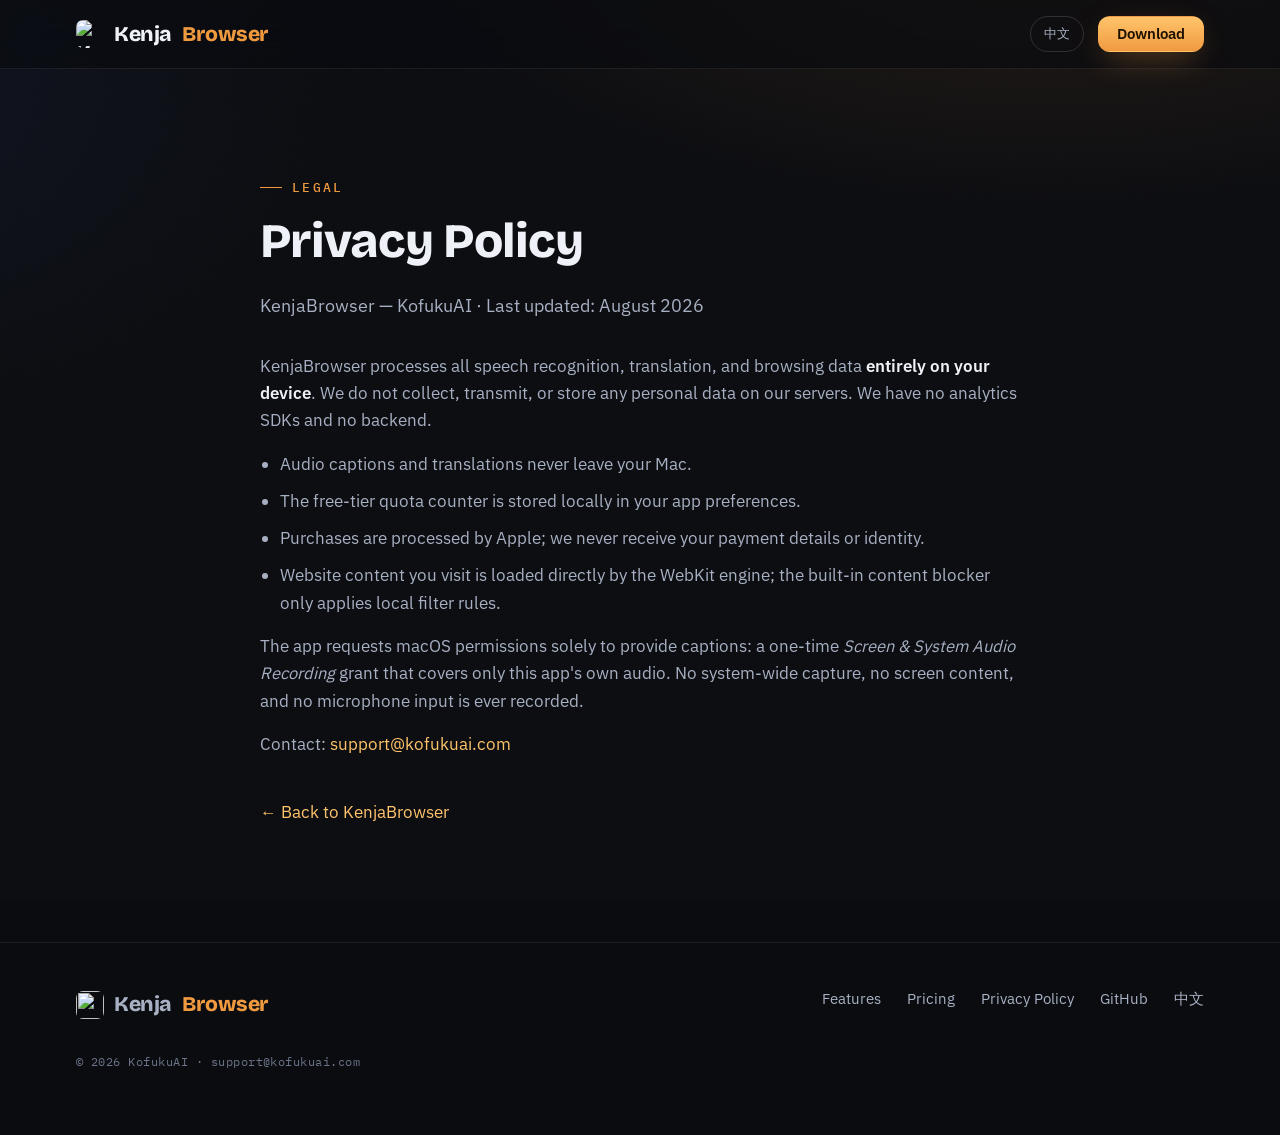
==== privacy/index.html @ 920a697a "Fix /privacy/ 404: move privacy pages into directory URLs GitHub Pages serves static html without ex" ====
<!DOCTYPE html>
<html lang="en">
<head>
  <meta charset="utf-8">
  <meta name="viewport" content="width=device-width, initial-scale=1">
  <title>Privacy Policy — KenjaBrowser</title>
  <meta name="description" content="KenjaBrowser processes all speech recognition, translation, and browsing data entirely on your device. No collection, no tracking, no uploads.">
  <link rel="canonical" href="https://kenjabrowser.kofukuai.com/privacy/">
  <meta name="robots" content="index, follow">
  <meta name="theme-color" content="#0b0c10">
  <link rel="icon" type="image/png" sizes="32x32" href="../assets/img/favicon-32.png">
  <link rel="stylesheet" href="../assets/css/styles.css">
</head>
<body>
  <a class="skip-link" href="#main">Skip to content</a>

  <header class="site-header">
    <div class="container header-inner">
      <a class="wordmark" href="../" aria-label="KenjaBrowser home">
        <img src="assets/img/icon-192.png" alt="KenjaBrowser app icon" width="28" height="28">
        Kenja<em>Browser</em>
      </a>
      <div class="header-actions">
        <a class="lang-switch" href="../zh/privacy/" hreflang="zh-CN" lang="zh-CN">中文</a>
        <a class="btn btn-primary header-cta" href="../#download" data-store-link>Download</a>
      </div>
    </div>
  </header>

  <main id="main">
    <section style="padding: clamp(56px, 8vw, 100px) 0;">
      <div class="container" style="max-width: 760px;">
        <p class="eyebrow">Legal</p>
        <h1 style="font-size: clamp(32px, 4.5vw, 48px);">Privacy Policy</h1>
        <p class="section-lede">KenjaBrowser — KofukuAI · Last updated: August 2026</p>

        <div class="prose" style="color: var(--muted); margin-top: 32px;">
          <p>KenjaBrowser processes all speech recognition, translation, and browsing data <strong style="color: var(--text);">entirely on your device</strong>. We do not collect, transmit, or store any personal data on our servers. We have no analytics SDKs and no backend.</p>

          <ul style="display: grid; gap: 10px; padding-left: 20px;">
            <li>Audio captions and translations never leave your Mac.</li>
            <li>The free-tier quota counter is stored locally in your app preferences.</li>
            <li>Purchases are processed by Apple; we never receive your payment details or identity.</li>
            <li>Website content you visit is loaded directly by the WebKit engine; the built-in content blocker only applies local filter rules.</li>
          </ul>

          <p>The app requests macOS permissions solely to provide captions: a one-time <em>Screen &amp; System Audio Recording</em> grant that covers only this app's own audio. No system-wide capture, no screen content, and no microphone input is ever recorded.</p>

          <p>Contact: <a href="mailto:support@kofukuai.com">support@kofukuai.com</a></p>
        </div>

        <p style="margin-top: 40px;"><a href="../">← Back to KenjaBrowser</a></p>
      </div>
    </section>
  </main>

  <footer class="site-footer">
    <div class="container">
      <div class="footer-grid">
        <div>
          <a class="wordmark" href="../" aria-label="KenjaBrowser home">
            <img src="assets/img/icon-192.png" alt="" width="28" height="28">
            Kenja<em>Browser</em>
          </a>
        </div>
        <nav class="footer-links" aria-label="Footer">
          <a href="../#features">Features</a>
          <a href="../#pricing">Pricing</a>
          <a href="../privacy/">Privacy Policy</a>
          <a href="https://github.com/KenjaHub/KenjaBrowser" rel="noopener">GitHub</a>
          <a href="../zh/privacy/" hreflang="zh-CN" lang="zh-CN">中文</a>
        </nav>
      </div>
      <p class="footer-note">© <span id="year">2026</span> KofukuAI · support@kofukuai.com</p>
    </div>
  </footer>

  <script src="../assets/js/main.js" defer></script>
</body>
</html>
---- assets/css/styles.css ----
/* ============================================================
   KenjaBrowser — kenjabrowser.kofukuai.com
   Design: "player HUD" — near-black stage, caption-bar glass,
   brand orange #f09a40 sampled from App Store screenshots.
   ============================================================ */

/* ---------- Fonts (self-hosted, latin subsets) ---------- */
@font-face {
  font-family: "Bricolage Grotesque";
  src: url("../fonts/bricolage-grotesque-600.woff2") format("woff2");
  font-weight: 600;
  font-style: normal;
  font-display: swap;
  unicode-range: U+0000-00FF, U+0131, U+0152-0153, U+02BB-02BC, U+2000-206F, U+2074, U+20AC, U+2122, U+2191, U+2193, U+2212, U+2215, U+FEFF, U+FFFD;
}
@font-face {
  font-family: "Bricolage Grotesque";
  src: url("../fonts/bricolage-grotesque-800.woff2") format("woff2");
  font-weight: 800;
  font-style: normal;
  font-display: swap;
  unicode-range: U+0000-00FF, U+0131, U+0152-0153, U+02BB-02BC, U+2000-206F, U+2074, U+20AC, U+2122, U+2191, U+2193, U+2212, U+2215, U+FEFF, U+FFFD;
}
@font-face {
  font-family: "IBM Plex Sans";
  src: url("../fonts/ibm-plex-sans-400.woff2") format("woff2");
  font-weight: 400;
  font-style: normal;
  font-display: swap;
  unicode-range: U+0000-00FF, U+0131, U+0152-0153, U+02BB-02BC, U+2000-206F, U+2074, U+20AC, U+2122, U+2191, U+2193, U+2212, U+2215, U+FEFF, U+FFFD;
}
@font-face {
  font-family: "IBM Plex Sans";
  src: url("../fonts/ibm-plex-sans-500.woff2") format("woff2");
  font-weight: 500;
  font-style: normal;
  font-display: swap;
  unicode-range: U+0000-00FF, U+0131, U+0152-0153, U+02BB-02BC, U+2000-206F, U+2074, U+20AC, U+2122, U+2191, U+2193, U+2212, U+2215, U+FEFF, U+FFFD;
}
@font-face {
  font-family: "IBM Plex Sans";
  src: url("../fonts/ibm-plex-sans-600.woff2") format("woff2");
  font-weight: 600;
  font-style: normal;
  font-display: swap;
  unicode-range: U+0000-00FF, U+0131, U+0152-0153, U+02BB-02BC, U+2000-206F, U+2074, U+20AC, U+2122, U+2191, U+2193, U+2212, U+2215, U+FEFF, U+FFFD;
}
@font-face {
  font-family: "IBM Plex Mono";
  src: url("../fonts/ibm-plex-mono-400.woff2") format("woff2");
  font-weight: 400;
  font-style: normal;
  font-display: swap;
  unicode-range: U+0000-00FF, U+0131, U+0152-0153, U+02BB-02BC, U+2000-206F, U+2074, U+20AC, U+2122, U+2191, U+2193, U+2212, U+2215, U+FEFF, U+FFFD;
}
@font-face {
  font-family: "IBM Plex Mono";
  src: url("../fonts/ibm-plex-mono-500.woff2") format("woff2");
  font-weight: 500;
  font-style: normal;
  font-display: swap;
  unicode-range: U+0000-00FF, U+0131, U+0152-0153, U+02BB-02BC, U+2000-206F, U+2074, U+20AC, U+2122, U+2191, U+2193, U+2212, U+2215, U+FEFF, U+FFFD;
}

/* ---------- Tokens ---------- */
:root {
  --bg: #0b0c10;
  --bg-2: #0e1016;
  --card: #141822;
  --card-2: #171c28;
  --line: rgba(255, 255, 255, 0.08);
  --line-2: rgba(255, 255, 255, 0.14);
  --text: #eef1f7;
  --muted: #a7b0c2;
  --muted-2: #6b7488;
  --accent: #f09a40;
  --accent-2: #ffc46b;
  --accent-ink: #1d1100;
  --ok: #7dd48a;

  --font-display: "Bricolage Grotesque", "PingFang SC", "Hiragino Sans GB", "Microsoft YaHei", sans-serif;
  --font-body: "IBM Plex Sans", "PingFang SC", "Hiragino Sans GB", "Microsoft YaHei", sans-serif;
  --font-mono: "IBM Plex Mono", ui-monospace, "SF Mono", Menlo, monospace;

  --radius: 16px;
  --radius-sm: 10px;
  --container: 1128px;
  --shadow-pop: 0 24px 80px -24px rgba(0, 0, 0, 0.8);
  --ease: cubic-bezier(0.22, 1, 0.36, 1);
}

/* ---------- Reset / base ---------- */
*, *::before, *::after { box-sizing: border-box; }
html { scroll-behavior: smooth; -webkit-text-size-adjust: 100%; }
body {
  margin: 0;
  background:
    radial-gradient(1100px 520px at 82% -10%, rgba(240, 154, 64, 0.13), transparent 62%),
    radial-gradient(900px 600px at -12% 8%, rgba(64, 120, 240, 0.07), transparent 55%),
    var(--bg);
  color: var(--text);
  font-family: var(--font-body);
  font-size: 16.5px;
  line-height: 1.65;
  -webkit-font-smoothing: antialiased;
  overflow-x: hidden;
}
/* film grain */
body::before {
  content: "";
  position: fixed;
  inset: 0;
  z-index: 0;
  pointer-events: none;
  opacity: 0.05;
  background-image: url("data:image/svg+xml,%3Csvg xmlns='http://www.w3.org/2000/svg' width='160' height='160'%3E%3Cfilter id='n'%3E%3CfeTurbulence type='fractalNoise' baseFrequency='0.9' numOctaves='2'/%3E%3C/filter%3E%3Crect width='160' height='160' filter='url(%23n)' opacity='0.6'/%3E%3C/svg%3E");
}
main { position: relative; z-index: 1; }

img { max-width: 100%; height: auto; display: block; }
a { color: var(--accent-2); text-decoration: none; }
a:hover { text-decoration: underline; text-underline-offset: 3px; }

h1, h2, h3, h4 {
  font-family: var(--font-display);
  font-weight: 800;
  line-height: 1.08;
  letter-spacing: -0.015em;
  margin: 0 0 0.5em;
  text-wrap: balance;
}
p { margin: 0 0 1em; }

::selection { background: var(--accent); color: var(--accent-ink); }

:focus-visible {
  outline: 2px solid var(--accent);
  outline-offset: 3px;
  border-radius: 4px;
}

.skip-link {
  position: absolute;
  left: 16px;
  top: -60px;
  z-index: 100;
  background: var(--accent);
  color: var(--accent-ink);
  padding: 10px 16px;
  border-radius: 8px;
  font-weight: 600;
  transition: top 0.2s;
}
.skip-link:focus { top: 16px; text-decoration: none; }

.container { width: min(var(--container), calc(100% - 48px)); margin-inline: auto; }

section { padding: clamp(64px, 9vw, 120px) 0; position: relative; }

/* ---------- Type helpers ---------- */
.eyebrow {
  font-family: var(--font-mono);
  font-size: 12.5px;
  font-weight: 500;
  letter-spacing: 0.18em;
  text-transform: uppercase;
  color: var(--accent);
  display: inline-flex;
  align-items: center;
  gap: 10px;
  margin-bottom: 18px;
}
.eyebrow::before {
  content: "";
  width: 22px;
  height: 1px;
  background: var(--accent);
  display: inline-block;
}
.section-title { font-size: clamp(30px, 4.4vw, 46px); }
.section-lede { color: var(--muted); font-size: 17.5px; max-width: 640px; }

/* ---------- Buttons ---------- */
.btn {
  display: inline-flex;
  align-items: center;
  gap: 10px;
  padding: 14px 24px;
  border-radius: 12px;
  font-family: var(--font-body);
  font-weight: 600;
  font-size: 16px;
  line-height: 1;
  border: 1px solid transparent;
  cursor: pointer;
  transition: transform 0.18s var(--ease), box-shadow 0.18s var(--ease), background 0.18s, border-color 0.18s;
  white-space: nowrap;
}
.btn:hover { text-decoration: none; transform: translateY(-2px); }
.btn:active { transform: translateY(0); }

.btn-primary {
  background: linear-gradient(180deg, var(--accent-2), var(--accent));
  color: var(--accent-ink);
  box-shadow: 0 10px 32px -10px rgba(240, 154, 64, 0.55);
}
.btn-primary:hover { box-shadow: 0 14px 40px -10px rgba(240, 154, 64, 0.7); }

.btn-ghost {
  background: rgba(255, 255, 255, 0.04);
  border-color: var(--line-2);
  color: var(--text);
}
.btn-ghost:hover { border-color: rgba(255, 255, 255, 0.3); background: rgba(255, 255, 255, 0.07); }

.btn-store {
  background: rgba(255, 255, 255, 0.04);
  border-color: var(--line-2);
  color: var(--text);
  flex-direction: column;
  align-items: flex-start;
  gap: 3px;
  padding: 13px 22px;
}
.btn-store small {
  font-family: var(--font-mono);
  font-size: 10.5px;
  letter-spacing: 0.14em;
  text-transform: uppercase;
  color: var(--muted);
  font-weight: 500;
}
.btn-store strong { font-size: 19px; font-weight: 600; }
.btn-store:hover strong { color: var(--accent-2); }

/* ---------- Header ---------- */
.site-header {
  position: sticky;
  top: 0;
  z-index: 50;
  backdrop-filter: blur(18px) saturate(1.4);
  -webkit-backdrop-filter: blur(18px) saturate(1.4);
  background: rgba(11, 12, 16, 0.72);
  border-bottom: 1px solid var(--line);
}
.header-inner {
  display: flex;
  align-items: center;
  gap: 28px;
  height: 68px;
}
.wordmark {
  font-family: var(--font-display);
  font-weight: 800;
  font-size: 21px;
  letter-spacing: -0.02em;
  color: var(--text);
  display: inline-flex;
  align-items: center;
  gap: 10px;
}
.wordmark:hover { text-decoration: none; }
.wordmark img { width: 28px; height: 28px; border-radius: 7px; }
.wordmark em { font-style: normal; color: var(--accent); }

.nav-links {
  display: flex;
  gap: 26px;
  margin-left: 8px;
  font-size: 15px;
  color: var(--muted);
  font-weight: 500;
}
.nav-links a { color: var(--muted); }
.nav-links a:hover { color: var(--text); text-decoration: none; }

.header-actions { margin-left: auto; display: flex; align-items: center; gap: 14px; }
.lang-switch {
  font-family: var(--font-mono);
  font-size: 13px;
  color: var(--muted);
  border: 1px solid var(--line-2);
  border-radius: 999px;
  padding: 6px 13px;
}
.lang-switch:hover { color: var(--accent-2); border-color: var(--accent); text-decoration: none; }
.header-cta { padding: 10px 18px; font-size: 14.5px; }

/* ---------- Hero ---------- */
.hero {
  padding: clamp(48px, 6vw, 88px) 0;
  display: grid;
  align-items: center;
  min-height: calc(100svh - 68px);
}
.hero-grid {
  display: grid;
  grid-template-columns: minmax(0, 7fr) minmax(0, 5fr);
  gap: clamp(32px, 5vw, 72px);
  align-items: center;
}
.hero h1 {
  font-size: clamp(38px, 5.6vw, 62px);
  letter-spacing: -0.025em;
  margin-bottom: 20px;
}
.hero h1 .accent {
  color: var(--accent);
  position: relative;
  white-space: nowrap;
}
.hero-sub {
  color: var(--muted);
  font-size: clamp(16.5px, 1.6vw, 19px);
  max-width: 560px;
  margin-bottom: 30px;
}
.hero-sub strong { color: var(--text); font-weight: 600; }
.hero-ctas { display: flex; flex-wrap: wrap; gap: 14px; margin-bottom: 26px; align-items: center; }
.trust-row {
  display: flex;
  flex-wrap: wrap;
  gap: 8px 22px;
  font-family: var(--font-mono);
  font-size: 12.5px;
  color: var(--muted);
}
.trust-row span { display: inline-flex; align-items: center; gap: 7px; }
.trust-row svg { flex: none; }

/* live caption simulator */
.cc-stage { position: relative; }
.cc-stage::before {
  content: "";
  position: absolute;
  inset: -12%;
  background: radial-gradient(closest-side, rgba(240, 154, 64, 0.18), transparent 70%);
  filter: blur(10px);
  z-index: -1;
}
.cc-bar {
  background: rgba(18, 21, 30, 0.78);
  backdrop-filter: blur(16px) saturate(1.3);
  -webkit-backdrop-filter: blur(16px) saturate(1.3);
  border: 1px solid rgba(255, 255, 255, 0.14);
  border-radius: 18px;
  padding: 22px 24px 24px;
  box-shadow: var(--shadow-pop), inset 0 1px 0 rgba(255, 255, 255, 0.09);
}
.cc-top {
  display: flex;
  align-items: center;
  gap: 12px;
  margin-bottom: 16px;
}
.cc-badge {
  font-family: var(--font-mono);
  font-size: 11px;
  font-weight: 500;
  letter-spacing: 0.1em;
  background: var(--accent);
  color: var(--accent-ink);
  border-radius: 6px;
  padding: 3px 8px;
}
.cc-lang {
  font-family: var(--font-mono);
  font-size: 12px;
  color: var(--muted);
  letter-spacing: 0.06em;
}
.cc-wave { margin-left: auto; display: flex; align-items: flex-end; gap: 4px; height: 22px; }
.cc-wave i {
  width: 3.5px;
  border-radius: 2px;
  background: var(--accent);
  animation: wave 1s ease-in-out infinite;
  opacity: 0.9;
}
.cc-wave i:nth-child(1) { height: 55%; animation-delay: 0s; }
.cc-wave i:nth-child(2) { height: 100%; animation-delay: 0.12s; }
.cc-wave i:nth-child(3) { height: 42%; animation-delay: 0.24s; }
.cc-wave i:nth-child(4) { height: 85%; animation-delay: 0.36s; }
.cc-wave i:nth-child(5) { height: 62%; animation-delay: 0.48s; }
.cc-wave i:nth-child(6) { height: 38%; animation-delay: 0.6s; }
@keyframes wave {
  0%, 100% { transform: scaleY(0.45); }
  50% { transform: scaleY(1); }
}
.cc-line {
  font-size: clamp(16px, 1.6vw, 18.5px);
  line-height: 1.5;
  min-height: 1.5em;
}
.cc-line .src { color: var(--text); font-weight: 500; }
.cc-line .dst {
  color: var(--accent-2);
  font-weight: 600;
  margin-top: 4px;
  display: block;
}
.cc-caret {
  display: inline-block;
  width: 2px;
  height: 1.05em;
  background: var(--accent);
  vertical-align: -0.18em;
  margin-left: 2px;
  animation: blink 1s steps(1) infinite;
}
@keyframes blink { 50% { opacity: 0; } }
.cc-foot {
  margin-top: 16px;
  padding-top: 14px;
  border-top: 1px dashed rgba(255, 255, 255, 0.12);
  font-family: var(--font-mono);
  font-size: 11px;
  color: var(--muted-2);
  display: flex;
  justify-content: space-between;
  gap: 12px;
  letter-spacing: 0.04em;
  white-space: nowrap;
}
.cc-foot .dot { color: var(--ok); }
.cc-under {
  margin-top: 16px;
  text-align: center;
  font-family: var(--font-mono);
  font-size: 12px;
  color: var(--muted-2);
  letter-spacing: 0.05em;
}

/* ---------- Steps ---------- */
.steps-grid {
  display: grid;
  grid-template-columns: repeat(3, 1fr);
  gap: 22px;
  counter-reset: step;
}
.step {
  background: linear-gradient(180deg, var(--card-2), var(--card));
  border: 1px solid var(--line);
  border-radius: var(--radius);
  padding: 28px 26px;
  position: relative;
  overflow: hidden;
}
.step-num {
  font-family: var(--font-mono);
  font-size: 13px;
  color: var(--accent);
  letter-spacing: 0.12em;
  display: block;
  margin-bottom: 14px;
}
.step-num::after {
  content: "";
  display: block;
  width: 100%;
  height: 1px;
  background: linear-gradient(90deg, rgba(240, 154, 64, 0.5), transparent);
  margin-top: 12px;
}
.step h3 { font-size: 20px; margin-bottom: 8px; }
.step p { color: var(--muted); font-size: 15px; margin: 0; }

/* ---------- Features ---------- */
.features-grid {
  display: grid;
  grid-template-columns: repeat(3, 1fr);
  gap: 22px;
  margin-top: 48px;
}
.feature {
  background: linear-gradient(180deg, var(--card-2), var(--card));
  border: 1px solid var(--line);
  border-radius: var(--radius);
  padding: 26px;
  transition: transform 0.25s var(--ease), border-color 0.25s, box-shadow 0.25s;
}
.feature:hover {
  transform: translateY(-4px);
  border-color: rgba(240, 154, 64, 0.4);
  box-shadow: 0 18px 44px -20px rgba(240, 154, 64, 0.25);
}
.feature-icon {
  width: 44px;
  height: 44px;
  border-radius: 12px;
  display: grid;
  place-items: center;
  background: rgba(240, 154, 64, 0.12);
  border: 1px solid rgba(240, 154, 64, 0.3);
  color: var(--accent-2);
  margin-bottom: 18px;
}
.feature h3 { font-size: 19px; margin-bottom: 8px; }
.feature p { color: var(--muted); font-size: 15px; margin: 0; }
.feature .chip-row { margin-top: 14px; display: flex; flex-wrap: wrap; gap: 6px; }
.chip {
  font-family: var(--font-mono);
  font-size: 11px;
  color: var(--muted);
  border: 1px solid var(--line-2);
  border-radius: 999px;
  padding: 3px 10px;
  letter-spacing: 0.03em;
}

/* ---------- Showcase ---------- */
.shot-row {
  display: grid;
  grid-template-columns: minmax(0, 5fr) minmax(0, 7fr);
  gap: clamp(28px, 4vw, 60px);
  align-items: center;
  margin-top: clamp(48px, 6vw, 84px);
}
.shot-row:nth-child(even) .shot-media { order: 2; }
.shot-row:nth-child(even) .shot-copy { order: 1; }
.shot-media {
  position: relative;
  border-radius: 14px;
  border: 1px solid var(--line-2);
  background: #000;
  overflow: hidden;
  box-shadow: var(--shadow-pop);
  transform: perspective(1400px) rotateY(var(--tilt, 0deg));
  transition: transform 0.4s var(--ease);
}
.shot-row:nth-child(odd) .shot-media { --tilt: -1.6deg; }
.shot-row:nth-child(even) .shot-media { --tilt: 1.6deg; }
.shot-media:hover { transform: perspective(1400px) rotateY(0deg) scale(1.012); }
.shot-media::after {
  content: "";
  position: absolute;
  inset: 0;
  border-radius: inherit;
  background: linear-gradient(120deg, rgba(255, 255, 255, 0.08), transparent 30%);
  pointer-events: none;
}
.shot-media img { width: 100%; }
.shot-index {
  font-family: var(--font-mono);
  font-size: 12px;
  color: var(--muted-2);
  letter-spacing: 0.14em;
}
.shot-copy h3 { font-size: clamp(22px, 2.6vw, 28px); margin: 10px 0 12px; }
.shot-copy p { color: var(--muted); font-size: 16px; max-width: 480px; }

/* ---------- Privacy ---------- */
.privacy-band {
  background:
    radial-gradient(700px 300px at 50% 0%, rgba(240, 154, 64, 0.09), transparent 70%),
    var(--bg-2);
  border-block: 1px solid var(--line);
  text-align: center;
}
.privacy-band .eyebrow { justify-content: center; }
.privacy-band .eyebrow::before { display: none; }
.privacy-statement {
  font-size: clamp(28px, 4.2vw, 44px);
  max-width: 820px;
  margin: 0 auto 18px;
}
.privacy-statement em { font-style: normal; color: var(--accent); }
.no-chips {
  display: flex;
  flex-wrap: wrap;
  justify-content: center;
  gap: 10px;
  margin: 30px 0 26px;
}
.no-chip {
  font-family: var(--font-mono);
  font-size: 13px;
  color: var(--text);
  background: rgba(255, 255, 255, 0.04);
  border: 1px solid var(--line-2);
  padding: 8px 16px;
  border-radius: 999px;
  display: inline-flex;
  align-items: center;
  gap: 8px;
}
.no-chip s { color: var(--muted-2); text-decoration: none; }
.no-chip .x { color: var(--accent); font-weight: 700; }

/* ---------- Pricing ---------- */
.pricing-grid {
  display: grid;
  grid-template-columns: repeat(4, 1fr);
  gap: 18px;
  margin-top: 48px;
  align-items: stretch;
}
.price-card {
  background: linear-gradient(180deg, var(--card-2), var(--card));
  border: 1px solid var(--line);
  border-radius: var(--radius);
  padding: 26px 24px;
  display: flex;
  flex-direction: column;
  position: relative;
}
.price-card.highlight {
  border-color: rgba(240, 154, 64, 0.55);
  background:
    radial-gradient(360px 200px at 50% 0%, rgba(240, 154, 64, 0.14), transparent 70%),
    linear-gradient(180deg, var(--card-2), var(--card));
  box-shadow: 0 22px 60px -28px rgba(240, 154, 64, 0.4);
}
.price-tagline {
  position: absolute;
  top: -12px;
  left: 50%;
  transform: translateX(-50%);
  font-family: var(--font-mono);
  font-size: 11px;
  letter-spacing: 0.1em;
  text-transform: uppercase;
  background: var(--accent);
  color: var(--accent-ink);
  padding: 4px 12px;
  border-radius: 999px;
  white-space: nowrap;
  font-weight: 500;
}
.price-name { font-family: var(--font-mono); font-size: 13px; color: var(--muted); letter-spacing: 0.1em; text-transform: uppercase; }
.price-value { font-family: var(--font-display); font-size: 38px; font-weight: 800; margin: 10px 0 2px; }
.price-value small { font-size: 15px; color: var(--muted); font-weight: 500; font-family: var(--font-body); }
.price-desc { color: var(--muted); font-size: 14px; margin-bottom: 18px; }
.price-card ul { list-style: none; margin: 0 0 22px; padding: 0; font-size: 14.5px; color: var(--muted); display: grid; gap: 9px; }
.price-card li { display: flex; gap: 9px; align-items: baseline; }
.price-card li::before { content: "✓"; color: var(--ok); font-weight: 700; }
.price-card .btn { margin-top: auto; justify-content: center; padding: 12px 18px; font-size: 15px; }
.pricing-note { text-align: center; color: var(--muted-2); font-size: 13.5px; margin-top: 26px; font-family: var(--font-mono); }

/* ---------- FAQ ---------- */
.faq-list { max-width: 780px; margin: 40px auto 0; display: grid; gap: 12px; }
details.faq {
  background: linear-gradient(180deg, var(--card-2), var(--card));
  border: 1px solid var(--line);
  border-radius: var(--radius-sm);
  overflow: hidden;
}
details.faq summary {
  cursor: pointer;
  list-style: none;
  padding: 18px 22px;
  font-weight: 600;
  font-size: 16px;
  display: flex;
  justify-content: space-between;
  align-items: center;
  gap: 16px;
  transition: color 0.15s;
}
details.faq summary::-webkit-details-marker { display: none; }
details.faq summary::after {
  content: "+";
  font-family: var(--font-mono);
  font-size: 20px;
  color: var(--accent);
  flex: none;
  transition: transform 0.25s var(--ease);
}
details.faq[open] summary::after { transform: rotate(45deg); }
details.faq[open] summary { color: var(--accent-2); }
details.faq .faq-body { padding: 0 22px 20px; color: var(--muted); font-size: 15.5px; }
details.faq .faq-body a { color: var(--accent-2); }

/* ---------- Download band ---------- */
.download-band {
  text-align: center;
  background:
    radial-gradient(800px 360px at 50% 100%, rgba(240, 154, 64, 0.14), transparent 68%),
    var(--bg-2);
  border-top: 1px solid var(--line);
}
.download-band h2 { font-size: clamp(30px, 4.4vw, 46px); }
.download-band .section-lede { margin-inline: auto; }
.download-ctas { display: flex; justify-content: center; flex-wrap: wrap; gap: 16px; margin-top: 34px; }
.download-meta { margin-top: 22px; font-family: var(--font-mono); font-size: 12.5px; color: var(--muted-2); letter-spacing: 0.05em; }

/* ---------- Footer ---------- */
.site-footer {
  border-top: 1px solid var(--line);
  padding: 44px 0 52px;
  font-size: 14.5px;
  color: var(--muted);
}
.footer-grid {
  display: flex;
  flex-wrap: wrap;
  gap: 24px 48px;
  justify-content: space-between;
  align-items: flex-start;
}
.site-footer a { color: var(--muted); }
.site-footer a:hover { color: var(--accent-2); }
.footer-links { display: flex; flex-wrap: wrap; gap: 18px 26px; }
.footer-note { font-family: var(--font-mono); font-size: 12px; color: var(--muted-2); margin-top: 26px; letter-spacing: 0.04em; }

/* ---------- Reveal animation ---------- */
.reveal {
  opacity: 0;
  transform: translateY(26px);
  transition: opacity 0.7s var(--ease), transform 0.7s var(--ease);
}
.reveal.in { opacity: 1; transform: none; }

/* hero load-in */
.hero .fade-up {
  opacity: 0;
  transform: translateY(22px);
  animation: fade-up 0.8s var(--ease) forwards;
}
.hero .fade-up:nth-child(1) { animation-delay: 0.05s; }
.hero .fade-up:nth-child(2) { animation-delay: 0.15s; }
.hero .fade-up:nth-child(3) { animation-delay: 0.25s; }
.hero .fade-up:nth-child(4) { animation-delay: 0.35s; }
.cc-stage.fade-up { animation-delay: 0.2s; }
@keyframes fade-up { to { opacity: 1; transform: none; } }

/* ---------- Responsive ---------- */
@media (max-width: 960px) {
  .hero { min-height: 0; }
  .hero-grid { grid-template-columns: 1fr; }
  .cc-stage { max-width: 560px; }
  .features-grid, .steps-grid { grid-template-columns: 1fr 1fr; }
  .pricing-grid { grid-template-columns: 1fr 1fr; }
  .nav-links { display: none; }
}
@media (max-width: 640px) {
  body { font-size: 15.5px; }
  .features-grid, .steps-grid, .pricing-grid { grid-template-columns: 1fr; }
  .shot-row, .shot-row:nth-child(even) { grid-template-columns: 1fr; }
  .shot-row:nth-child(even) .shot-media { order: 0; }
  .shot-row:nth-child(even) .shot-copy { order: 1; }
  .header-cta { display: none; }
  .hero-ctas .btn { width: 100%; justify-content: center; }
  .download-ctas .btn { width: 100%; justify-content: center; }
}

@media (prefers-reduced-motion: reduce) {
  *, *::before, *::after { animation-duration: 0.01ms !important; transition-duration: 0.01ms !important; }
  .reveal { opacity: 1; transform: none; }
  html { scroll-behavior: auto; }
}
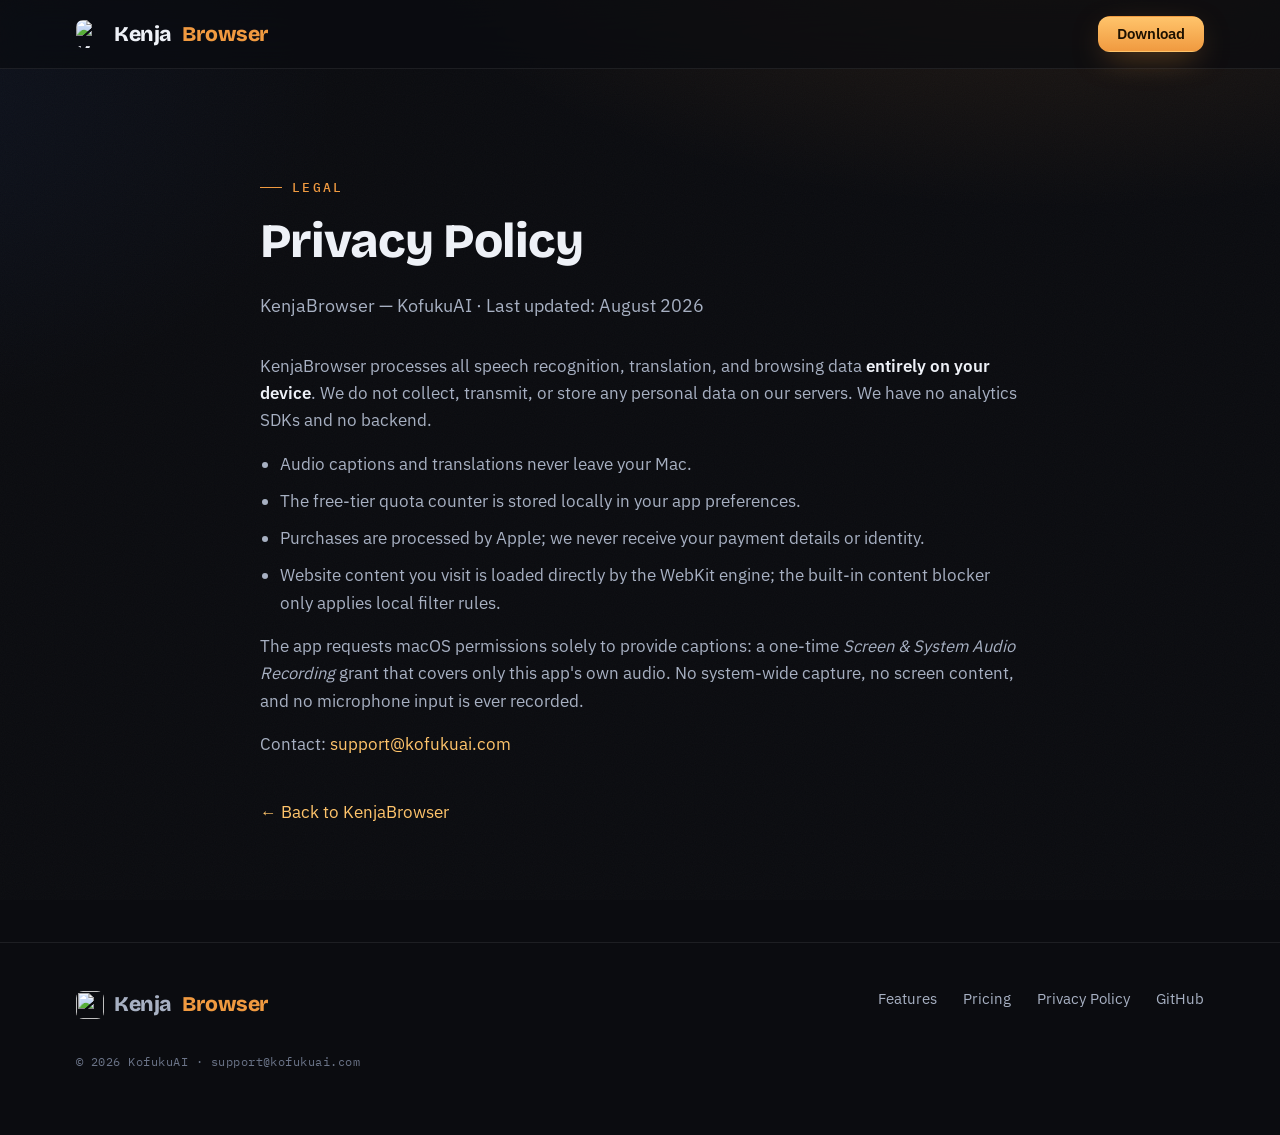
==== commit 56c80a04: "Make the site English-only - remove /zh/ pages, language switcher, and zh hreflang/og alternates - c" ====
--- a/privacy/index.html
+++ b/privacy/index.html
@@ -21,7 +21,6 @@
         Kenja<em>Browser</em>
       </a>
       <div class="header-actions">
-        <a class="lang-switch" href="../zh/privacy/" hreflang="zh-CN" lang="zh-CN">中文</a>
         <a class="btn btn-primary header-cta" href="../#download" data-store-link>Download</a>
       </div>
     </div>
@@ -68,7 +67,6 @@
           <a href="../#pricing">Pricing</a>
           <a href="../privacy/">Privacy Policy</a>
           <a href="https://github.com/KenjaHub/KenjaBrowser" rel="noopener">GitHub</a>
-          <a href="../zh/privacy/" hreflang="zh-CN" lang="zh-CN">中文</a>
         </nav>
       </div>
       <p class="footer-note">© <span id="year">2026</span> KofukuAI · support@kofukuai.com</p>
